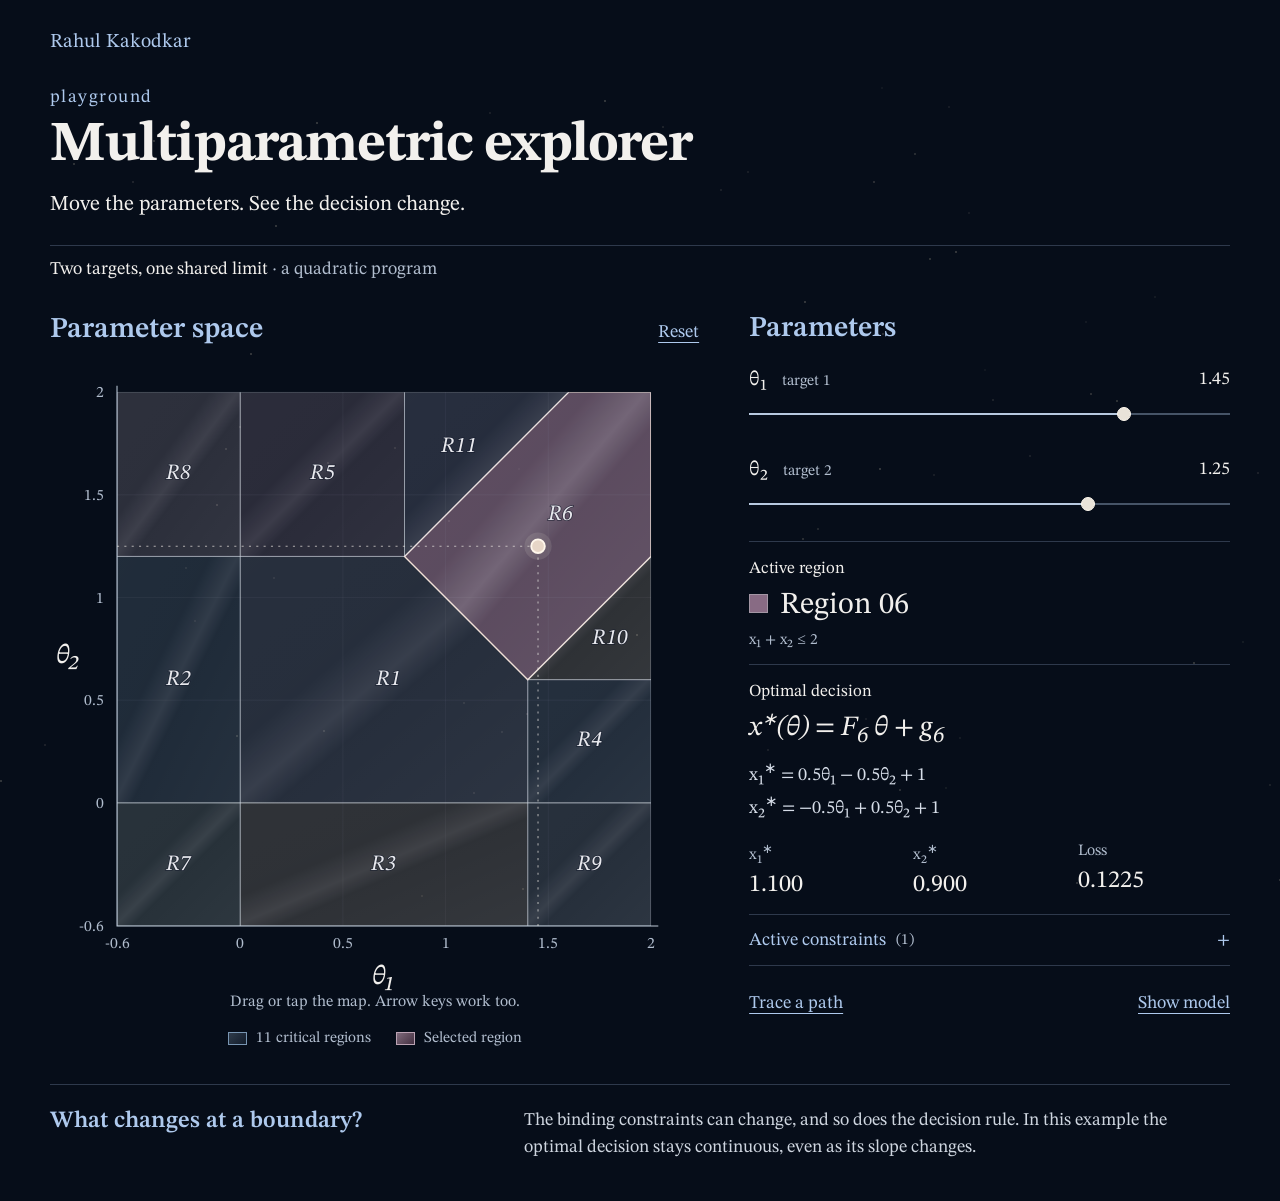
==== _app/index.html @ 8dcc2682 "Add multiparametric explorer with verified explicit solution" ====
<!doctype html>
<html lang="en">
<head>
  <meta charset="utf-8">
  <meta name="viewport" content="width=device-width, initial-scale=1">
  <meta name="robots" content="noindex, nofollow">
  <meta name="theme-color" content="#060d19">
  <meta name="description" content="Explore a real multiparametric quadratic program: move two parameters and see critical regions, optimal decisions, and active constraints.">
  <title>Multiparametric explorer · Rahul Kakodkar</title>
  <link rel="stylesheet" href="../assets/fonts/fonts.css">
  <link rel="stylesheet" href="explorer.css">
  <script type="module" src="explorer.mjs"></script>
</head>
<body>
  <div id="stars" aria-hidden="true"></div>
  <main>
    <a class="home" href="https://www.cacodcar.com/page" target="_top">Rahul Kakodkar</a>
    <header class="intro">
      <p class="eyebrow">playground</p>
      <h1>Multiparametric explorer</h1>
      <p class="subtitle">Move the parameters. See the decision change.</p>
      <p class="example">Two targets, one shared limit <span class="quiet">· a quadratic program</span></p>
    </header>
    <p id="load-status" role="status">Loading the explicit solution…</p>
    <noscript><p>This explorer needs JavaScript to evaluate the solution and move the point.</p></noscript>
    <div id="workspace" class="workspace" hidden>
      <section class="map-section" aria-labelledby="map-heading">
        <div class="section-heading"><h2 id="map-heading">Parameter space</h2><button id="reset" class="text-control" type="button">Reset</button></div>
        <svg id="map" viewBox="0 0 620 608" role="group" aria-label="Interactive parameter map. Use left and right arrows for theta 1; up and down for theta 2. Hold Shift for a larger step." tabindex="0" aria-describedby="map-help">
          <defs>
            <clipPath id="plot-clip"><rect x="64" y="24" width="510" height="510"/></clipPath>
            <linearGradient id="sheen" x1="0" y1="0" x2="1" y2="1">
              <stop offset="0" stop-color="white" stop-opacity=".03"/><stop offset=".38" stop-color="white" stop-opacity=".02"/>
              <stop offset=".49" stop-color="white" stop-opacity=".16"/><stop offset=".56" stop-color="white" stop-opacity=".02"/>
              <stop offset="1" stop-color="white" stop-opacity=".07"/>
            </linearGradient>
          </defs>
          <g id="regions" clip-path="url(#plot-clip)"></g>
          <g id="grid" aria-hidden="true"></g>
          <g id="labels" aria-hidden="true"></g>
          <g id="axes" aria-hidden="true"></g>
          <polyline id="trace-line" clip-path="url(#plot-clip)" fill="none" stroke="#e2d7c4" stroke-width="1.2" stroke-dasharray="5 7" opacity=".5" visibility="hidden"/>
          <g id="selection" aria-hidden="true">
            <path id="guides" fill="none" stroke="#e7e4df" stroke-width="1" stroke-dasharray="2 5" opacity=".7"/>
            <circle id="point-halo" r="13" fill="#f2ece0" fill-opacity=".12"/>
            <circle id="point" r="6.5" fill="#e7d6c7" stroke="#fff7ec" stroke-width="1.8"/>
          </g>
        </svg>
        <p id="map-help" class="map-help">Drag or tap the map. Arrow keys work too.</p>
        <div class="legend"><span><i class="swatch"></i><span id="region-count">Critical regions</span></span><span><i class="swatch selected"></i>Selected region</span></div>
      </section>
      <section class="inspector" aria-label="Parameters and optimal decision">
        <h2>Parameters</h2>
        <div class="parameter">
          <div class="parameter-label"><label for="theta-1">θ₁ <span class="quiet">target 1</span></label><input id="value-1" type="number" min="-0.6" max="2" step="0.01" aria-label="Theta 1 value" value="1.45"></div>
          <input id="theta-1" type="range" min="-0.6" max="2" step="0.01" value="1.45" aria-label="Theta 1">
        </div>
        <div class="parameter">
          <div class="parameter-label"><label for="theta-2">θ₂ <span class="quiet">target 2</span></label><input id="value-2" type="number" min="-0.6" max="2" step="0.01" aria-label="Theta 2 value" value="1.25"></div>
          <input id="theta-2" type="range" min="-0.6" max="2" step="0.01" value="1.25" aria-label="Theta 2">
        </div>
        <div class="region-info">
          <p class="label">Active region</p><p id="region-name" class="region-name" aria-live="polite" aria-atomic="true"></p>
          <p id="region-description" class="quiet"></p>
          <p id="boundary-note" class="boundary-note" hidden></p>
        </div>
        <div class="rule-info">
          <p class="label">Optimal decision</p>
          <p class="general-rule">x<sup>∗</sup>(θ) = F<sub id="region-subscript">r</sub> θ + g<sub id="region-subscript-2">r</sub></p>
          <div class="rule-lines"><p>x₁<sup>∗</sup> = <span id="rule-1"></span></p><p>x₂<sup>∗</sup> = <span id="rule-2"></span></p></div>
        </div>
        <div class="decisions" aria-label="Current solution">
          <div><span>x₁<sup>∗</sup></span><output id="decision-1"></output></div>
          <div><span>x₂<sup>∗</sup></span><output id="decision-2"></output></div>
          <div><span>Loss</span><output id="objective"></output></div>
        </div>
        <details id="constraints"><summary>Active constraints <span id="active-count"></span></summary><div id="constraint-list"></div><p class="small quiet">A binding constraint has zero slack. On a boundary, additional constraints may bind.</p></details>
        <div class="actions"><button id="trace" class="text-control" type="button" aria-pressed="false">Trace a path</button><button id="show-model" class="text-control" type="button" aria-expanded="false" aria-controls="model-details">Show model</button></div>
      </section>
    </div>
    <section class="explanation" id="explanation" hidden>
      <h2>What changes at a boundary?</h2>
      <p>The binding constraints can change, and so does the decision rule. In this example the optimal decision stays continuous, even as its slope changes.</p>
    </section>
    <section id="model-details" class="model-details" hidden aria-labelledby="model-heading">
      <h2 id="model-heading">Two targets, one shared limit</h2>
      <p>Choose two nonnegative allocations, x₁ and x₂, as close as possible to the requested targets θ₁ and θ₂. Each allocation has its own capacity, and their sum cannot exceed 2.</p>
      <div class="model-grid"><div class="math-block">
        <p>minimize <span class="math">½ (x₁ − θ₁)² + ½ (x₂ − θ₂)²</span></p>
        <p>subject to <span class="math">0 ≤ x₁ ≤ 1.4</span></p>
        <p><span class="math indent">0 ≤ x₂ ≤ 1.2</span></p>
        <p><span class="math indent">x₁ + x₂ ≤ 2</span></p>
        <p>parameters <span class="math">−0.6 ≤ θ₁, θ₂ ≤ 2</span></p>
      </div><div>
        <p>The negative targets make the lower-bound regions visible. Every displayed parameter pair has a feasible solution.</p>
        <p>Each colored region has one affine rule for the optimal allocation. The solution is evaluated directly from that rule as you move the point.</p>
        <p><a href="model.json" download="multiparametric-model.json">Download the solution</a></p>
      </div></div>
      <p class="small quiet">Computed with <a href="https://ppopt.readthedocs.io/" target="_blank" rel="noopener">PPOPT</a>. Region interiors, shared boundaries, and numerical solutions are checked against independent projection and direct quadratic optimization. <a href="tools/validation.json" target="_blank" rel="noopener">Validation record</a></p>
    </section>
  </main>
</body>
</html>
---- assets/fonts/fonts.css ----
@font-face {
  font-family: 'STIX Two Text';
  font-style: italic;
  font-weight: 400;
  font-display: swap;
  src: url(stix-two-text-0.ttf) format('truetype');
}
@font-face {
  font-family: 'STIX Two Text';
  font-style: normal;
  font-weight: 400;
  font-display: swap;
  src: url(stix-two-text-1.ttf) format('truetype');
}
@font-face {
  font-family: 'STIX Two Text';
  font-style: normal;
  font-weight: 600;
  font-display: swap;
  src: url(stix-two-text-2.ttf) format('truetype');
}
@font-face {
  font-family: 'STIX Two Text';
  font-style: normal;
  font-weight: 700;
  font-display: swap;
  src: url(stix-two-text-3.ttf) format('truetype');
}
---- _app/explorer.css ----
:root{color-scheme:dark;--bg:#060d19;--ink:#f2f0ed;--muted:#b1bdce;--link:#aec9ed;--line:rgba(174,201,237,.24);font-family:'STIX Two Text',Georgia,serif;font-size:18px;background:var(--bg);color:var(--ink)}
*{box-sizing:border-box}
body{margin:0;line-height:1.5;background:transparent}
[hidden]{display:none!important}
main{position:relative;max-width:1280px;margin:auto;padding:28px 50px 40px}
#stars{position:fixed;inset:0;pointer-events:none;z-index:0;overflow:hidden}
.star{position:absolute;width:2px;height:2px;border-radius:50%;background:#e7dbc1;opacity:.18}
.home{font-size:1.1rem;text-decoration:none}
.intro{margin-top:26px}
.eyebrow{color:var(--link);letter-spacing:.08em;margin:0 0 3px}
h1,h2,p{margin-top:0}
h1{font-size:clamp(2rem,4.4vw,3.15rem);font-weight:700;line-height:1.12;margin-bottom:12px;letter-spacing:-.025em}
h2{font-size:1.6rem;color:var(--link);font-weight:600;line-height:1.25;margin:0 0 20px}
.subtitle{font-size:1.18rem;margin-bottom:24px}
.example{border-top:1px solid var(--line);padding-top:10px;margin-bottom:28px;font-size:1rem}
.quiet{color:var(--muted)}
a,.text-control{color:var(--link);text-decoration:underline;text-decoration-thickness:1px;text-underline-offset:5px}
a:hover,.text-control:hover{color:#f5ecda}
button,input,summary{font:inherit}
.text-control{appearance:none;background:none;border:0;padding:8px 0;cursor:pointer;min-height:44px;text-align:left;line-height:1.3}
:focus-visible{outline:2px solid #d7e5f5;outline-offset:5px;border-radius:2px}
.workspace{display:grid;grid-template-columns:minmax(0,1.35fr) minmax(300px,1fr);gap:50px;align-items:start}
.section-heading{display:flex;align-items:baseline;justify-content:space-between;margin-bottom:0;gap:20px}
.section-heading h2{margin-bottom:0}
#map{display:block;width:100%;height:auto;overflow:visible;touch-action:none;cursor:crosshair;margin-top:12px;user-select:none}
.region-fill{fill-opacity:.2;stroke:rgba(229,235,245,.42);stroke-width:.9;vector-effect:non-scaling-stroke;transition:fill-opacity 160ms ease,stroke 160ms ease}
.region-fill.active{fill-opacity:.48;stroke:#f1dfd6;stroke-width:1.4}
.region-sheen{fill:url(#sheen);pointer-events:none;opacity:.55;transition:opacity 160ms ease}
.region-sheen.active{opacity:1}
.region-label{font-size:21px;font-style:italic;fill:#e7e8ed;paint-order:stroke;stroke:#101828;stroke-width:1.4px;stroke-opacity:.6;pointer-events:none}
.tick{font-size:15px;fill:var(--muted)}
.axis-label{font-size:26px;font-style:italic;fill:#f2f0ed}
.map-help{font-size:.88rem;color:var(--muted);margin:-12px 0 12px;text-align:center}
.legend{display:flex;justify-content:center;gap:25px;font-size:.85rem;color:var(--muted);flex-wrap:wrap}
.legend>span{display:flex;align-items:center;gap:9px}
.swatch{display:inline-block;width:19px;height:13px;border:1px solid #7895b2;background:linear-gradient(135deg,#8199b155,#485e7730)}
.swatch.selected{border-color:#baa2b3;background:linear-gradient(135deg,#d0a9be99,#7b506588)}
.inspector{padding-top:0}
.inspector h2{margin-bottom:14px}
.parameter{margin:0 0 15px}
.parameter-label{display:flex;justify-content:space-between;align-items:center}
.parameter-label label{font-size:1.15rem}
.parameter-label .quiet{font-size:.85rem;margin-left:10px}
input[type=number]{background:none;border:0;border-bottom:1px solid transparent;color:var(--ink);text-align:right;width:90px;padding:5px 0;appearance:textfield;font-variant-numeric:tabular-nums}
input[type=number]:hover,input[type=number]:focus{border-bottom-color:var(--line)}
input::-webkit-inner-spin-button,input::-webkit-outer-spin-button{appearance:none;margin:0}
input[type=range]{appearance:none;width:100%;height:26px;background:transparent;margin:2px 0 0;cursor:pointer}
input[type=range]::-webkit-slider-runnable-track{height:2px;background:linear-gradient(to right,#b7c9df var(--fill,50%),#465467 var(--fill,50%))}
input[type=range]::-moz-range-track{height:2px;background:#71849e}
input[type=range]::-webkit-slider-thumb{appearance:none;width:14px;height:14px;border-radius:50%;background:#e9e3d9;border:1px solid #fff9ef;margin-top:-6px}
input[type=range]::-moz-range-thumb{width:13px;height:13px;border-radius:50%;background:#e9e3d9;border:1px solid #fff9ef}
.region-info,.rule-info{border-top:1px solid var(--line);padding-top:14px;margin-top:12px}
.label{font-size:.94rem;margin:0 0 5px}
.region-name{font-size:1.7rem;line-height:1.3;margin-bottom:3px}
.region-name::before{content:'';display:inline-block;width:17px;height:17px;margin-right:12px;vertical-align:baseline;border:1px solid rgba(255,255,255,.5);background:var(--region-color,#9b7692);opacity:.75}
#region-description,.boundary-note{font-size:.86rem;margin-bottom:8px}
.boundary-note{color:#ddc7b3}
.general-rule{font-size:1.55rem;font-style:italic;line-height:1.3;margin-bottom:8px}
.general-rule sup{font-size:.65em}
.rule-lines{font-size:1.02rem;line-height:1.35;color:#d6dde8}
.rule-lines p{margin-bottom:4px}
.decisions{display:grid;grid-template-columns:1fr 1fr 1fr;gap:12px;margin:19px 0 15px}
.decisions div{display:flex;flex-direction:column;gap:2px}
.decisions span{color:var(--muted);font-size:.88rem}
.decisions output{font-size:1.35rem;font-variant-numeric:tabular-nums;line-height:1.2}
details{border-top:1px solid var(--line);border-bottom:1px solid var(--line);padding:9px 0}
summary{cursor:pointer;min-height:32px;list-style:none;color:var(--link);display:flex;justify-content:space-between;align-items:center}
summary::-webkit-details-marker{display:none}
summary::after{content:'+';margin-left:auto;padding-left:12px}
details[open] summary::after{content:'−'}
#active-count{color:var(--muted);font-size:.85rem;margin-left:10px}
.constraint-row{display:flex;justify-content:space-between;gap:12px;padding:5px 0;font-size:.91rem;color:var(--muted)}
.constraint-row.binding{color:var(--ink)}
.constraint-row span:last-child{font-size:.85rem}
.small{font-size:.83rem}
.actions{display:flex;justify-content:space-between;gap:24px;margin-top:15px}
.explanation{display:grid;grid-template-columns:.8fr 1.3fr;gap:40px;border-top:1px solid var(--line);margin-top:34px;padding-top:22px}
.explanation h2{font-size:1.3rem;margin:0}
.explanation p{font-size:1rem;margin-bottom:0;color:#ced5df}
.model-details{margin-top:32px;padding-top:24px;border-top:1px solid var(--line);scroll-margin-top:20px}
.model-details h2{margin-bottom:12px}
.model-grid{display:grid;grid-template-columns:1.1fr 1fr;gap:35px}
.math-block{padding:15px 0;line-height:1.7}
.math-block p{margin-bottom:4px}
.math{font-size:1.08rem;margin-left:10px;font-style:italic}
.indent{margin-left:99px}
html.embed main{padding-top:22px}
html.embed .home{display:none}
html.embed .intro{margin-top:0}
html.transparent,html.transparent body{background:transparent}
html.transparent #stars{display:none}
@media(max-width:900px){main{padding:24px 28px 36px}.workspace{gap:26px;grid-template-columns:minmax(0,1.15fr) minmax(275px,1fr)}.example{margin-bottom:22px}h2{font-size:1.4rem}.region-label{font-size:22px}}
@media(max-width:680px){:root{font-size:17px}main{padding:20px 21px 30px}.intro{margin-top:24px}h1{font-size:2.15rem}.subtitle{font-size:1.05rem}.example .quiet{display:block}.workspace{grid-template-columns:1fr;gap:30px}.map-section{max-width:560px;width:100%;margin:auto}#map{margin-top:6px}.inspector{border-top:1px solid var(--line);padding-top:23px}.parameter{margin-bottom:20px}.explanation,.model-grid{grid-template-columns:1fr;gap:12px}.actions{justify-content:flex-start;gap:34px}.decisions{margin:22px 0}.legend{gap:20px}.region-label{font-size:23px}}
@media(prefers-reduced-motion:reduce){*{transition:none!important;scroll-behavior:auto!important}}
@media(max-width:680px){.tick{font-size:24px}.region-label{font-size:27px}.axis-label{font-size:29px}}
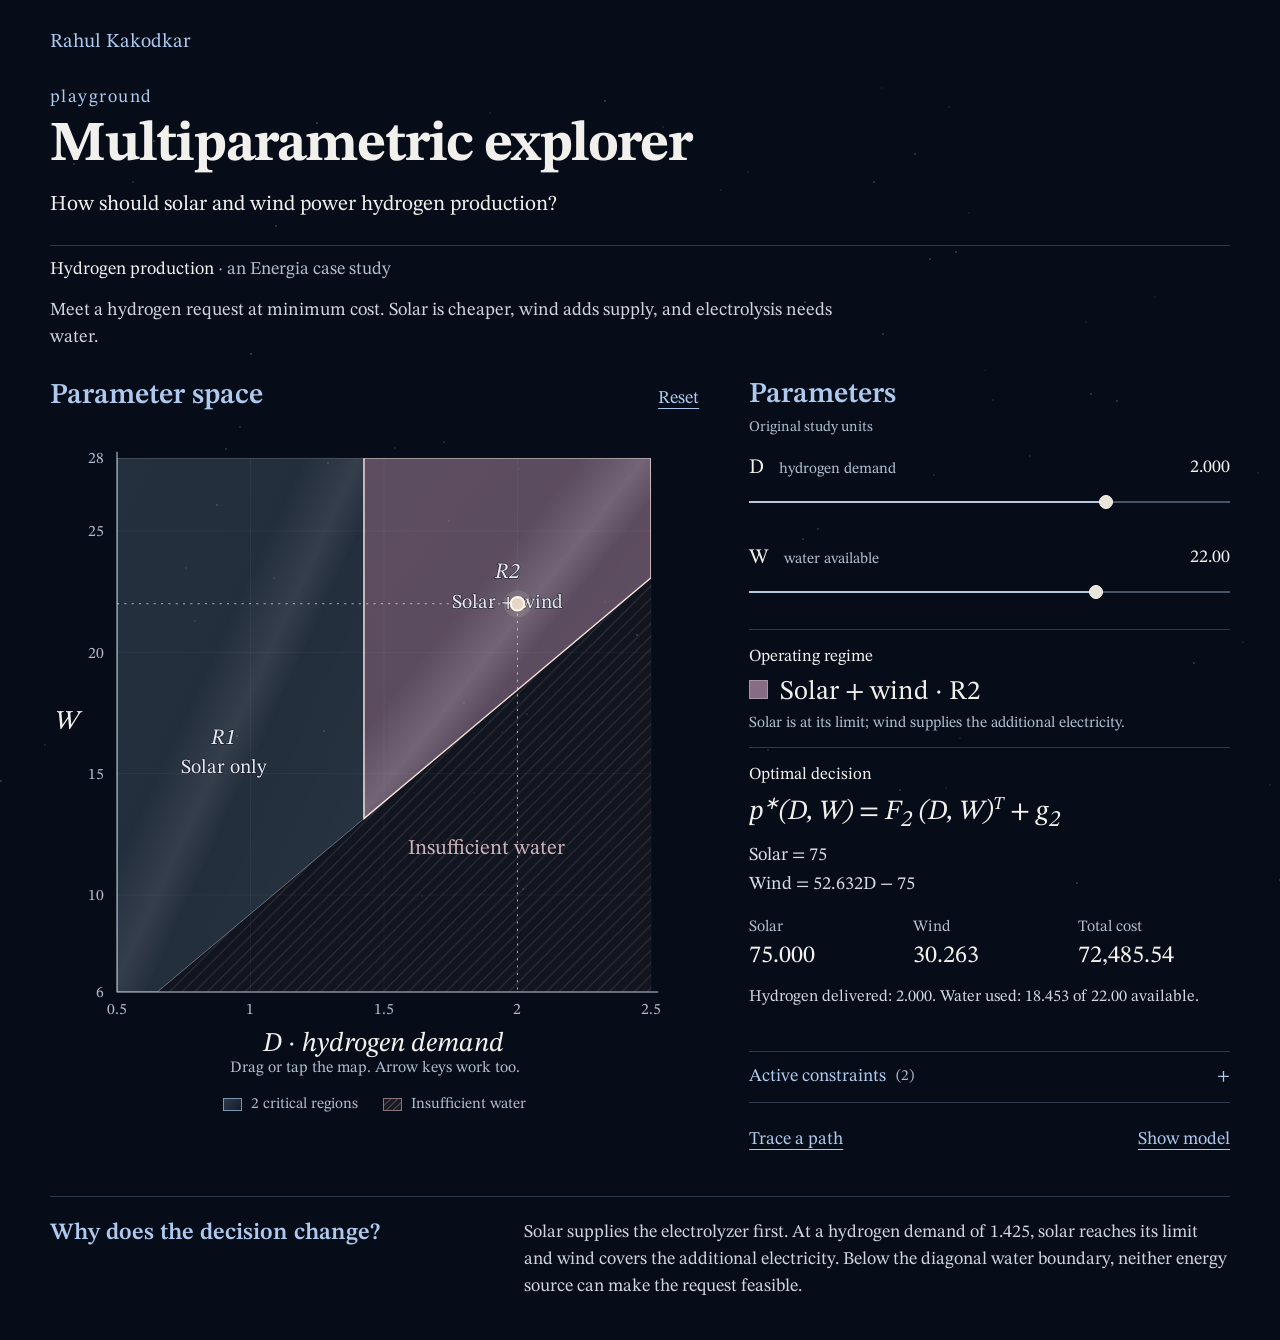
==== commit 17b94b87: "Use Energia hydrogen case study in the multiparametric explorer Replace the abstract QP with the exi" ====
--- a/_app/index.html
+++ b/_app/index.html
@@ -5,7 +5,7 @@
   <meta name="viewport" content="width=device-width, initial-scale=1">
   <meta name="robots" content="noindex, nofollow">
   <meta name="theme-color" content="#060d19">
-  <meta name="description" content="Explore a real multiparametric quadratic program: move two parameters and see critical regions, optimal decisions, and active constraints.">
+  <meta name="description" content="Explore Energia’s hydrogen-production case study: vary demand and water availability to see optimal solar and wind dispatch and infeasible requests.">
   <title>Multiparametric explorer · Rahul Kakodkar</title>
   <link rel="stylesheet" href="../assets/fonts/fonts.css">
   <link rel="stylesheet" href="explorer.css">
@@ -18,15 +18,16 @@
     <header class="intro">
       <p class="eyebrow">playground</p>
       <h1>Multiparametric explorer</h1>
-      <p class="subtitle">Move the parameters. See the decision change.</p>
-      <p class="example">Two targets, one shared limit <span class="quiet">· a quadratic program</span></p>
+      <p class="subtitle">How should solar and wind power hydrogen production?</p>
+      <p class="example">Hydrogen production <span class="quiet">· an Energia case study</span></p>
+      <p class="case-intro">Meet a hydrogen request at minimum cost. Solar is cheaper, wind adds supply, and electrolysis needs water.</p>
     </header>
     <p id="load-status" role="status">Loading the explicit solution…</p>
     <noscript><p>This explorer needs JavaScript to evaluate the solution and move the point.</p></noscript>
     <div id="workspace" class="workspace" hidden>
       <section class="map-section" aria-labelledby="map-heading">
         <div class="section-heading"><h2 id="map-heading">Parameter space</h2><button id="reset" class="text-control" type="button">Reset</button></div>
-        <svg id="map" viewBox="0 0 620 608" role="group" aria-label="Interactive parameter map. Use left and right arrows for theta 1; up and down for theta 2. Hold Shift for a larger step." tabindex="0" aria-describedby="map-help">
+        <svg id="map" viewBox="0 0 620 608" role="group" aria-label="Interactive parameter map. Use left and right arrows for hydrogen demand; up and down for water availability. Hold Shift for a larger step." tabindex="0" aria-describedby="map-help">
           <defs>
             <clipPath id="plot-clip"><rect x="64" y="24" width="510" height="510"/></clipPath>
             <linearGradient id="sheen" x1="0" y1="0" x2="1" y2="1">
@@ -34,7 +35,9 @@
               <stop offset=".49" stop-color="white" stop-opacity=".16"/><stop offset=".56" stop-color="white" stop-opacity=".02"/>
               <stop offset="1" stop-color="white" stop-opacity=".07"/>
             </linearGradient>
+            <pattern id="infeasible-hatch" patternUnits="userSpaceOnUse" width="12" height="12"><path d="M-3,3 L3,-3 M0,12 L12,0 M9,15 L15,9" stroke="#bd9c9e" stroke-opacity=".20" stroke-width="1"/></pattern>
           </defs>
+          <g id="infeasible-regions" clip-path="url(#plot-clip)"></g>
           <g id="regions" clip-path="url(#plot-clip)"></g>
           <g id="grid" aria-hidden="true"></g>
           <g id="labels" aria-hidden="true"></g>
@@ -47,56 +50,57 @@
           </g>
         </svg>
         <p id="map-help" class="map-help">Drag or tap the map. Arrow keys work too.</p>
-        <div class="legend"><span><i class="swatch"></i><span id="region-count">Critical regions</span></span><span><i class="swatch selected"></i>Selected region</span></div>
+        <div class="legend"><span><i class="swatch"></i><span id="region-count">Critical regions</span></span><span><i class="swatch unavailable"></i>Insufficient water</span></div>
       </section>
       <section class="inspector" aria-label="Parameters and optimal decision">
-        <h2>Parameters</h2>
+        <h2>Parameters</h2><p class="units-note quiet">Original study units</p>
         <div class="parameter">
-          <div class="parameter-label"><label for="theta-1">θ₁ <span class="quiet">target 1</span></label><input id="value-1" type="number" min="-0.6" max="2" step="0.01" aria-label="Theta 1 value" value="1.45"></div>
-          <input id="theta-1" type="range" min="-0.6" max="2" step="0.01" value="1.45" aria-label="Theta 1">
+          <div class="parameter-label"><label for="theta-1">D <span class="quiet">hydrogen demand</span></label><input id="value-1" type="number" min="0.5" max="2.5" step="0.001" aria-label="Hydrogen demand value" value="2"></div>
+          <input id="theta-1" type="range" min="0.5" max="2.5" step="0.001" value="2" aria-label="Hydrogen demand">
         </div>
         <div class="parameter">
-          <div class="parameter-label"><label for="theta-2">θ₂ <span class="quiet">target 2</span></label><input id="value-2" type="number" min="-0.6" max="2" step="0.01" aria-label="Theta 2 value" value="1.25"></div>
-          <input id="theta-2" type="range" min="-0.6" max="2" step="0.01" value="1.25" aria-label="Theta 2">
+          <div class="parameter-label"><label for="theta-2">W <span class="quiet">water available</span></label><input id="value-2" type="number" min="6" max="28" step="0.01" aria-label="Water availability value" value="22"></div>
+          <input id="theta-2" type="range" min="6" max="28" step="0.01" value="22" aria-label="Water availability">
         </div>
         <div class="region-info">
-          <p class="label">Active region</p><p id="region-name" class="region-name" aria-live="polite" aria-atomic="true"></p>
+          <p class="label">Operating regime</p><p id="region-name" class="region-name" aria-live="polite" aria-atomic="true"></p>
           <p id="region-description" class="quiet"></p>
           <p id="boundary-note" class="boundary-note" hidden></p>
         </div>
-        <div class="rule-info">
+        <div class="rule-info" id="rule-info">
           <p class="label">Optimal decision</p>
-          <p class="general-rule">x<sup>∗</sup>(θ) = F<sub id="region-subscript">r</sub> θ + g<sub id="region-subscript-2">r</sub></p>
-          <div class="rule-lines"><p>x₁<sup>∗</sup> = <span id="rule-1"></span></p><p>x₂<sup>∗</sup> = <span id="rule-2"></span></p></div>
+          <p class="general-rule">p<sup>∗</sup>(D, W) = F<sub id="region-subscript">r</sub> (D, W)<sup>T</sup> + g<sub id="region-subscript-2">r</sub></p>
+          <div class="rule-lines"><p>Solar = <span id="rule-1"></span></p><p>Wind = <span id="rule-2"></span></p></div>
         </div>
         <div class="decisions" aria-label="Current solution">
-          <div><span>x₁<sup>∗</sup></span><output id="decision-1"></output></div>
-          <div><span>x₂<sup>∗</sup></span><output id="decision-2"></output></div>
-          <div><span>Loss</span><output id="objective"></output></div>
+          <div><span>Solar</span><output id="decision-1"></output></div>
+          <div><span>Wind</span><output id="decision-2"></output></div>
+          <div><span>Total cost</span><output id="objective"></output></div>
         </div>
+        <p id="balance-summary" class="balance-summary"></p>
         <details id="constraints"><summary>Active constraints <span id="active-count"></span></summary><div id="constraint-list"></div><p class="small quiet">A binding constraint has zero slack. On a boundary, additional constraints may bind.</p></details>
         <div class="actions"><button id="trace" class="text-control" type="button" aria-pressed="false">Trace a path</button><button id="show-model" class="text-control" type="button" aria-expanded="false" aria-controls="model-details">Show model</button></div>
       </section>
     </div>
     <section class="explanation" id="explanation" hidden>
-      <h2>What changes at a boundary?</h2>
-      <p>The binding constraints can change, and so does the decision rule. In this example the optimal decision stays continuous, even as its slope changes.</p>
+      <h2>Why does the decision change?</h2>
+      <p>Solar supplies the electrolyzer first. At a hydrogen demand of 1.425, solar reaches its limit and wind covers the additional electricity. Below the diagonal water boundary, neither energy source can make the request feasible.</p>
     </section>
     <section id="model-details" class="model-details" hidden aria-labelledby="model-heading">
-      <h2 id="model-heading">Two targets, one shared limit</h2>
-      <p>Choose two nonnegative allocations, x₁ and x₂, as close as possible to the requested targets θ₁ and θ₂. Each allocation has its own capacity, and their sum cannot exceed 2.</p>
+      <h2 id="model-heading">From Energia’s hydrogen-production model</h2>
+      <p>This is the existing single-period <a id="source-link" href="https://github.com/TAMUparametric/energiapy/blob/ea42c1a5df65451df664827ca6a67d9793329bcb/docs/examples/case_studies/parametric_hydrogen.ipynb" target="_blank" rel="noopener">parametric hydrogen case study</a>, with its demand range, water range, conversion coefficients, and illustrative costs preserved. Quantities and costs use the notebook’s original study units.</p>
       <div class="model-grid"><div class="math-block">
-        <p>minimize <span class="math">½ (x₁ − θ₁)² + ½ (x₂ − θ₂)²</span></p>
-        <p>subject to <span class="math">0 ≤ x₁ ≤ 1.4</span></p>
-        <p><span class="math indent">0 ≤ x₂ ≤ 1.2</span></p>
-        <p><span class="math indent">x₁ + x₂ ≤ 2</span></p>
-        <p>parameters <span class="math">−0.6 ≤ θ₁, θ₂ ≤ 2</span></p>
+        <p>minimize <span class="math">567 S + 990 V + 0.001 U</span></p>
+        <p>subject to <span class="math">H = 0.019 (S + V) ≥ D</span></p>
+        <p><span class="math indent">U = 0.1753 (S + V) ≤ W</span></p>
+        <p><span class="math indent">0 ≤ S ≤ 75, 0 ≤ V ≤ 85</span></p>
+        <p>parameters <span class="math">0.5 ≤ D ≤ 2.5, 6 ≤ W ≤ 28</span></p>
       </div><div>
-        <p>The negative targets make the lower-bound regions visible. Every displayed parameter pair has a feasible solution.</p>
-        <p>Each colored region has one affine rule for the optimal allocation. The solution is evaluated directly from that rule as you move the point.</p>
-        <p><a href="model.json" download="multiparametric-model.json">Download the solution</a></p>
+        <p>S and V are solar and wind electricity, H is delivered hydrogen, and U is water consumed. The electricity balance eliminates the electrolyzer’s power input. Solar and wind output limits follow from the original input limits of 100 and conversion efficiencies of 0.75 and 0.85.</p>
+        <p>Water required is U = (0.1753 / 0.019) D. More water than this gives spare capacity; less makes the request infeasible. This is a single-period operating model with fixed renewable supply limits.</p>
       </div></div>
-      <p class="small quiet">Computed with <a href="https://ppopt.readthedocs.io/" target="_blank" rel="noopener">PPOPT</a>. Region interiors, shared boundaries, and numerical solutions are checked against independent projection and direct quadratic optimization. <a href="tools/validation.json" target="_blank" rel="noopener">Validation record</a></p>
+      <p>The case study uses illustrative coefficients. Its two feasible critical regions describe solar-only operation and combined solar–wind operation.</p>
+      <p class="small quiet">Computed with Energia, Gana, and PPOPT; checked against independent direct linear optimization. Values and rules are rounded for display. <a href="model.json" download="hydrogen-explicit-solution.json">Download the solution</a> · <a href="tools/validation.json" target="_blank" rel="noopener">Validation record</a></p>
     </section>
   </main>
 </body>
--- a/_app/explorer.css
+++ b/_app/explorer.css
@@ -93,3 +93,12 @@
 @media(max-width:680px){:root{font-size:17px}main{padding:20px 21px 30px}.intro{margin-top:24px}h1{font-size:2.15rem}.subtitle{font-size:1.05rem}.example .quiet{display:block}.workspace{grid-template-columns:1fr;gap:30px}.map-section{max-width:560px;width:100%;margin:auto}#map{margin-top:6px}.inspector{border-top:1px solid var(--line);padding-top:23px}.parameter{margin-bottom:20px}.explanation,.model-grid{grid-template-columns:1fr;gap:12px}.actions{justify-content:flex-start;gap:34px}.decisions{margin:22px 0}.legend{gap:20px}.region-label{font-size:23px}}
 @media(prefers-reduced-motion:reduce){*{transition:none!important;scroll-behavior:auto!important}}
 @media(max-width:680px){.tick{font-size:24px}.region-label{font-size:27px}.axis-label{font-size:29px}}
+.case-intro{color:#ced5df;max-width:820px;margin-top:-14px;margin-bottom:25px;font-size:1.02rem}
+.units-note{font-size:.82rem;margin-top:-10px;margin-bottom:10px}
+.balance-summary{font-size:.91rem;color:#ced5df;min-height:3em;margin-bottom:16px}
+.swatch.unavailable{background:repeating-linear-gradient(135deg,#a67e8320 0 4px,#bd9c9e55 4px 5px);border-color:#8e7379}
+.grid-line{fill:none;stroke:#e1e7f0;stroke-opacity:.06;stroke-width:.8;pointer-events:none}
+.regime-label{font-size:19px;font-style:normal}
+.unavailable-label{font-size:20px;fill:#cbb4b8;pointer-events:none}
+.region-name{font-size:1.5rem}
+@media(max-width:680px){.regime-label{font-size:26px}.map-help{margin:3px 0 12px}.unavailable-label{font-size:24px}.axis-label{font-size:25px}.case-intro{font-size:.95rem}.decisions{gap:8px}.decisions output{font-size:1.15rem}.general-rule{font-size:1.35rem}.indent{margin-left:25px}}
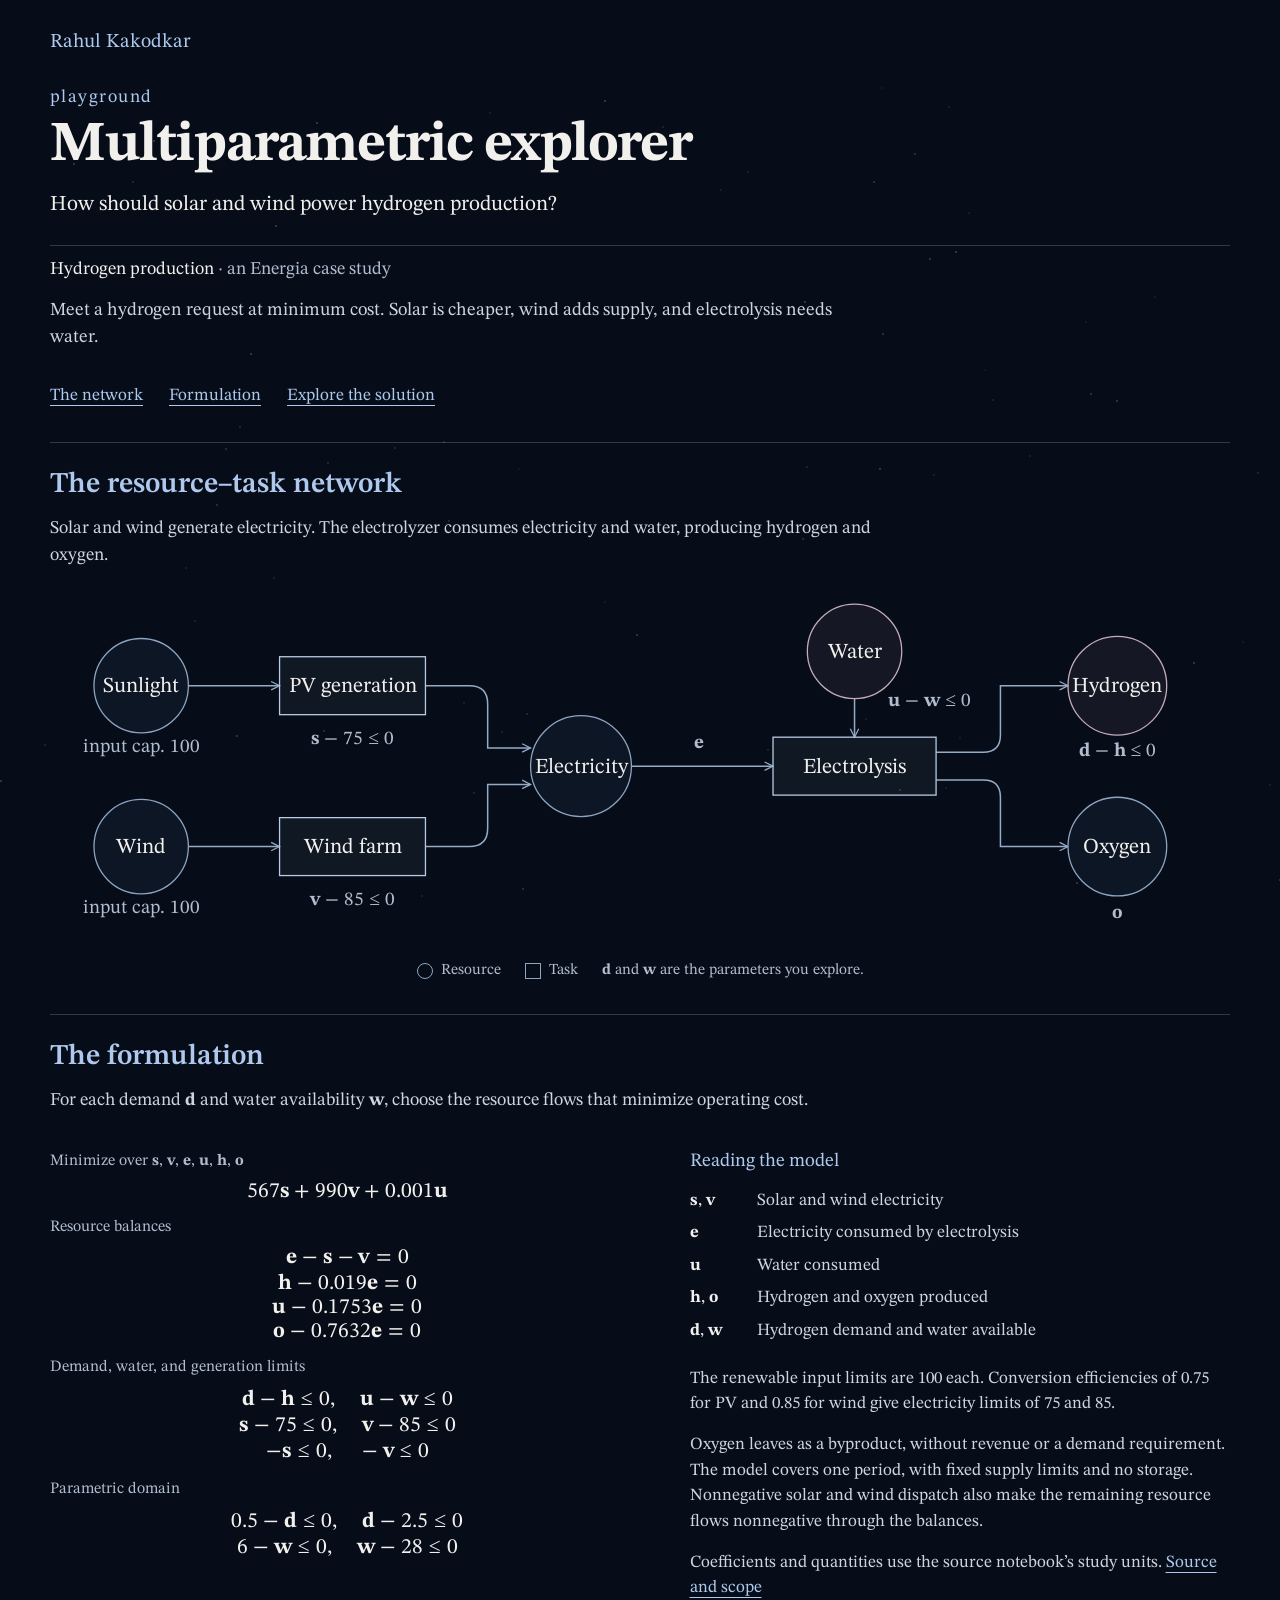
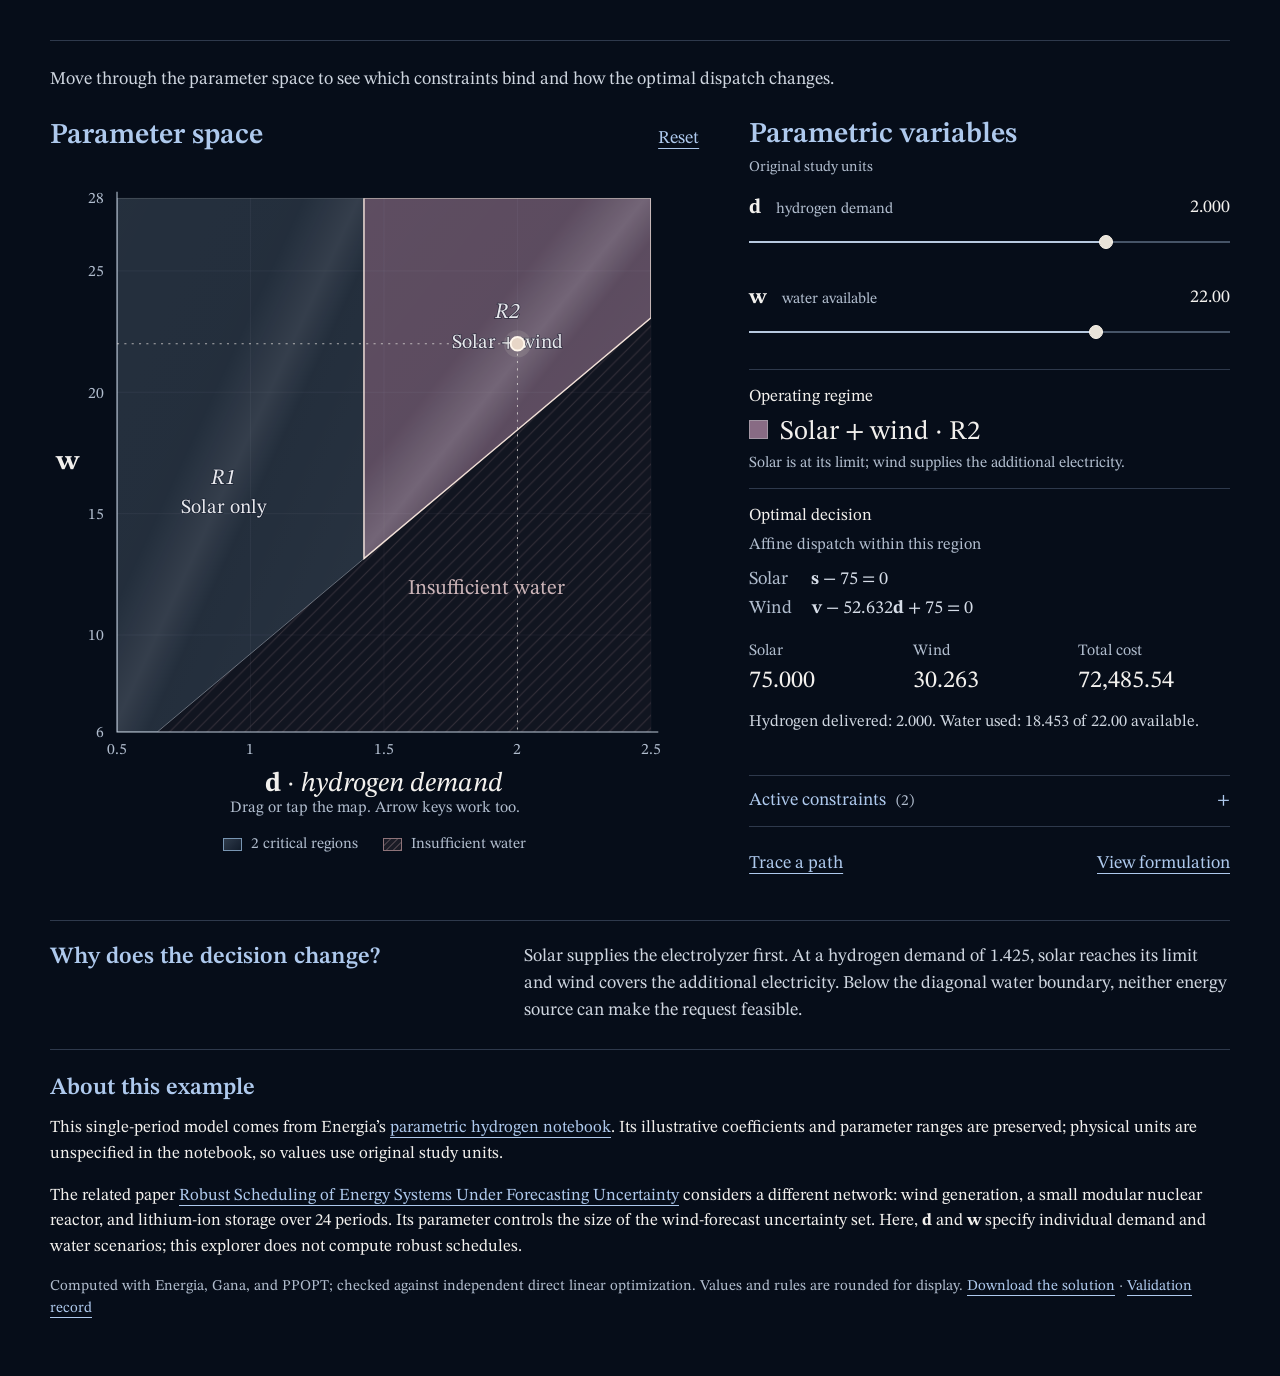
==== commit 729347ab: "Introduce the hydrogen RTN and visible canonical formulation Show the resource-task network and comp" ====
--- a/_app/index.html
+++ b/_app/index.html
@@ -21,7 +21,71 @@
       <p class="subtitle">How should solar and wind power hydrogen production?</p>
       <p class="example">Hydrogen production <span class="quiet">· an Energia case study</span></p>
       <p class="case-intro">Meet a hydrogen request at minimum cost. Solar is cheaper, wind adds supply, and electrolysis needs water.</p>
+      <nav class="page-links" aria-label="Explorer sections"><a href="#problem">The network</a><a href="#model-details">Formulation</a><a href="#workspace">Explore the solution</a></nav>
     </header>
+    <section id="problem" class="problem" aria-labelledby="problem-heading">
+      <h2 id="problem-heading">The resource–task network</h2>
+      <p class="section-intro">Solar and wind generate electricity. The electrolyzer consumes electricity and water, producing hydrogen and oxygen.</p>
+      <figure class="rtn-figure">
+        <svg class="rtn rtn-wide" viewBox="0 0 1100 330" role="img" aria-labelledby="rtn-title rtn-desc">
+          <title id="rtn-title">Hydrogen-production resource–task network</title>
+          <desc id="rtn-desc">Sunlight feeds photovoltaic generation; wind feeds wind generation. Both supply electricity to electrolysis. Water is a second input to electrolysis, which produces hydrogen and oxygen. Each renewable input is limited to 100. Water use u cannot exceed w, and hydrogen output h must meet demand d. Circles represent resources; rectangles represent tasks.</desc>
+          <defs><marker id="rtn-arrow" viewBox="0 0 10 10" refX="9" refY="5" markerWidth="7" markerHeight="7" orient="auto-start-reverse"><path d="M1 1 L9 5 L1 9"/></marker></defs>
+          <g class="rtn-edges" marker-end="url(#rtn-arrow)">
+            <path d="M129 92 H214"/><path d="M129 242 H214"/>
+            <path d="M350 92 H391 Q408 92 408 109 V150 H448"/><path d="M350 242 H391 Q408 242 408 225 V184 H448"/>
+            <path d="M542 167 H674"/><path d="M750 104 V140"/>
+            <path d="M826 154 H870 Q886 154 886 138 V92 H949"/>
+            <path d="M826 180 H870 Q886 180 886 196 V242 H949"/>
+          </g>
+          <g class="rtn-resources"><circle cx="85" cy="92" r="44"/><circle cx="85" cy="242" r="44"/><circle cx="495" cy="167" r="47"/><circle class="rtn-parameter" cx="750" cy="60" r="44"/><circle class="rtn-parameter" cx="995" cy="92" r="46"/><circle cx="995" cy="242" r="46"/></g>
+          <g class="rtn-tasks"><rect x="214" y="65" width="136" height="54"/><rect x="214" y="215" width="136" height="54"/><rect x="674" y="140" width="152" height="54"/></g>
+          <g class="rtn-text"><text x="85" y="98">Sunlight</text><text x="85" y="248">Wind</text><text x="495" y="173">Electricity</text><text x="750" y="66">Water</text><text x="995" y="98">Hydrogen</text><text x="995" y="248">Oxygen</text><text x="282" y="98">PV generation</text><text x="282" y="248">Wind farm</text><text x="750" y="173">Electrolysis</text></g>
+          <g class="rtn-notes"><text x="85" y="154">input cap. 100</text><text x="85" y="304">input cap. 100</text><text x="282" y="146"><tspan class="math-variable">s</tspan> − 75 ≤ 0</text><text x="282" y="296"><tspan class="math-variable">v</tspan> − 85 ≤ 0</text><text x="605" y="150"><tspan class="math-variable">e</tspan></text><text x="820" y="111"><tspan class="math-variable">u</tspan> − <tspan class="math-variable">w</tspan> ≤ 0</text><text x="995" y="158"><tspan class="math-variable">d</tspan> − <tspan class="math-variable">h</tspan> ≤ 0</text><text x="995" y="309"><tspan class="math-variable">o</tspan></text></g>
+        </svg>
+        <svg class="rtn rtn-narrow" viewBox="0 0 360 630" role="img" aria-labelledby="rtn-mobile-title rtn-mobile-desc">
+          <title id="rtn-mobile-title">Hydrogen-production resource–task network</title>
+          <desc id="rtn-mobile-desc">Sunlight and wind feed PV generation and a wind farm. Both produce electricity. Electricity and water enter electrolysis, which produces hydrogen and oxygen. Water use u is limited by w and hydrogen h must meet d. Circles represent resources; rectangles represent tasks.</desc>
+          <defs><marker id="rtn-mobile-arrow" viewBox="0 0 10 10" refX="9" refY="5" markerWidth="7" markerHeight="7" orient="auto-start-reverse"><path d="M1 1 L9 5 L1 9"/></marker></defs>
+          <g class="rtn-edges" marker-end="url(#rtn-mobile-arrow)"><path d="M80 87 V153"/><path d="M280 87 V153"/><path d="M80 203 V238 Q80 251 93 251 H117 V267"/><path d="M280 203 V238 Q280 251 267 251 H147 V267"/><path d="M132 355 V415"/><path d="M292 349 V376 Q292 389 279 389 H193 V415"/><path d="M123 469 V500 H80 V531"/><path d="M202 469 V500 H280 V531"/></g>
+          <g class="rtn-resources"><circle cx="80" cy="48" r="39"/><circle cx="280" cy="48" r="39"/><circle cx="132" cy="311" r="44"/><circle class="rtn-parameter" cx="292" cy="311" r="38"/><circle class="rtn-parameter" cx="80" cy="576" r="45"/><circle cx="280" cy="576" r="45"/></g>
+          <g class="rtn-tasks"><rect x="14" y="153" width="132" height="50"/><rect x="214" y="153" width="132" height="50"/><rect x="86" y="415" width="158" height="54"/></g>
+          <g class="rtn-text"><text x="80" y="54">Sunlight</text><text x="280" y="54">Wind</text><text x="80" y="184">PV generation</text><text x="280" y="184">Wind farm</text><text x="132" y="317">Electricity</text><text x="292" y="317">Water</text><text x="165" y="448">Electrolysis</text><text x="80" y="582">Hydrogen</text><text x="280" y="582">Oxygen</text></g>
+          <g class="rtn-notes"><text x="80" y="112">input cap. 100</text><text x="280" y="112">input cap. 100</text><text x="127" y="225"><tspan class="math-variable">s</tspan> − 75 ≤ 0</text><text x="233" y="225"><tspan class="math-variable">v</tspan> − 85 ≤ 0</text><text x="68" y="385"><tspan class="math-variable">e</tspan></text><text x="239" y="369"><tspan class="math-variable">u</tspan> − <tspan class="math-variable">w</tspan> ≤ 0</text><text x="38" y="516"><tspan class="math-variable">d</tspan> − <tspan class="math-variable">h</tspan> ≤ 0</text><text x="310" y="516"><tspan class="math-variable">o</tspan></text></g>
+        </svg>
+        <figcaption><span class="rtn-key"><i class="resource-key"></i>Resource</span><span class="rtn-key"><i class="task-key"></i>Task</span><span class="quiet"><b class="math-variable">d</b> and <b class="math-variable">w</b> are the parameters you explore.</span></figcaption>
+      </figure>
+    </section>
+    <section id="model-details" class="model-details" aria-labelledby="model-heading">
+      <h2 id="model-heading">The formulation</h2>
+      <p class="section-intro">For each demand <b class="math-variable">d</b> and water availability <b class="math-variable">w</b>, choose the resource flows that minimize operating cost.</p>
+      <div class="model-grid">
+        <div class="math-block">
+          <p class="equation-label">Minimize over <b class="math-variable">s</b>, <b class="math-variable">v</b>, <b class="math-variable">e</b>, <b class="math-variable">u</b>, <b class="math-variable">h</b>, <b class="math-variable">o</b></p>
+          <math display="block"><mrow><mn>567</mn><mi mathvariant="normal" class="math-variable">s</mi><mo>+</mo><mn>990</mn><mi mathvariant="normal" class="math-variable">v</mi><mo>+</mo><mn>0.001</mn><mi mathvariant="normal" class="math-variable">u</mi></mrow></math>
+          <p class="equation-label">Resource balances</p>
+          <math display="block"><mrow><mi mathvariant="normal" class="math-variable">e</mi><mo>−</mo><mi mathvariant="normal" class="math-variable">s</mi><mo>−</mo><mi mathvariant="normal" class="math-variable">v</mi><mo>=</mo><mn>0</mn></mrow></math>
+          <math display="block"><mrow><mi mathvariant="normal" class="math-variable">h</mi><mo>−</mo><mn>0.019</mn><mi mathvariant="normal" class="math-variable">e</mi><mo>=</mo><mn>0</mn></mrow></math>
+          <math display="block"><mrow><mi mathvariant="normal" class="math-variable">u</mi><mo>−</mo><mn>0.1753</mn><mi mathvariant="normal" class="math-variable">e</mi><mo>=</mo><mn>0</mn></mrow></math>
+          <math display="block"><mrow><mi mathvariant="normal" class="math-variable">o</mi><mo>−</mo><mn>0.7632</mn><mi mathvariant="normal" class="math-variable">e</mi><mo>=</mo><mn>0</mn></mrow></math>
+          <p class="equation-label">Demand, water, and generation limits</p>
+          <math display="block"><mrow><mi mathvariant="normal" class="math-variable">d</mi><mo>−</mo><mi mathvariant="normal" class="math-variable">h</mi><mo>≤</mo><mn>0</mn><mo>,</mo><mspace width="1em"/><mi mathvariant="normal" class="math-variable">u</mi><mo>−</mo><mi mathvariant="normal" class="math-variable">w</mi><mo>≤</mo><mn>0</mn></mrow></math>
+          <math display="block"><mrow><mi mathvariant="normal" class="math-variable">s</mi><mo>−</mo><mn>75</mn><mo>≤</mo><mn>0</mn><mo>,</mo><mspace width="1em"/><mi mathvariant="normal" class="math-variable">v</mi><mo>−</mo><mn>85</mn><mo>≤</mo><mn>0</mn></mrow></math>
+          <math display="block"><mrow><mo>−</mo><mi mathvariant="normal" class="math-variable">s</mi><mo>≤</mo><mn>0</mn><mo>,</mo><mspace width="1em"/><mo>−</mo><mi mathvariant="normal" class="math-variable">v</mi><mo>≤</mo><mn>0</mn></mrow></math>
+          <p class="equation-label">Parametric domain</p>
+          <math display="block"><mrow><mn>0.5</mn><mo>−</mo><mi mathvariant="normal" class="math-variable">d</mi><mo>≤</mo><mn>0</mn><mo>,</mo><mspace width="1em"/><mi mathvariant="normal" class="math-variable">d</mi><mo>−</mo><mn>2.5</mn><mo>≤</mo><mn>0</mn></mrow></math>
+          <math display="block"><mrow><mn>6</mn><mo>−</mo><mi mathvariant="normal" class="math-variable">w</mi><mo>≤</mo><mn>0</mn><mo>,</mo><mspace width="1em"/><mi mathvariant="normal" class="math-variable">w</mi><mo>−</mo><mn>28</mn><mo>≤</mo><mn>0</mn></mrow></math>
+        </div>
+        <div class="model-guide">
+          <h3>Reading the model</h3>
+          <dl class="variable-key"><dt><b class="math-variable">s</b>, <b class="math-variable">v</b></dt><dd>Solar and wind electricity</dd><dt><b class="math-variable">e</b></dt><dd>Electricity consumed by electrolysis</dd><dt><b class="math-variable">u</b></dt><dd>Water consumed</dd><dt><b class="math-variable">h</b>, <b class="math-variable">o</b></dt><dd>Hydrogen and oxygen produced</dd><dt><b class="math-variable">d</b>, <b class="math-variable">w</b></dt><dd>Hydrogen demand and water available</dd></dl>
+          <p>The renewable input limits are 100 each. Conversion efficiencies of 0.75 for PV and 0.85 for wind give electricity limits of 75 and 85.</p>
+          <p>Oxygen leaves as a byproduct, without revenue or a demand requirement. The model covers one period, with fixed supply limits and no storage. Nonnegative solar and wind dispatch also make the remaining resource flows nonnegative through the balances.</p>
+          <p class="quiet">Coefficients and quantities use the source notebook’s study units. <a href="#source-heading">Source and scope</a></p>
+        </div>
+      </div>
+    </section>
+    <p class="explore-intro">Move through the parameter space to see which constraints bind and how the optimal dispatch changes.</p>
     <p id="load-status" role="status">Loading the explicit solution…</p>
     <noscript><p>This explorer needs JavaScript to evaluate the solution and move the point.</p></noscript>
     <div id="workspace" class="workspace" hidden>
@@ -53,13 +117,13 @@
         <div class="legend"><span><i class="swatch"></i><span id="region-count">Critical regions</span></span><span><i class="swatch unavailable"></i>Insufficient water</span></div>
       </section>
       <section class="inspector" aria-label="Parameters and optimal decision">
-        <h2>Parameters</h2><p class="units-note quiet">Original study units</p>
+        <h2>Parametric variables</h2><p class="units-note quiet">Original study units</p>
         <div class="parameter">
-          <div class="parameter-label"><label for="theta-1">D <span class="quiet">hydrogen demand</span></label><input id="value-1" type="number" min="0.5" max="2.5" step="0.001" aria-label="Hydrogen demand value" value="2"></div>
+          <div class="parameter-label"><label for="theta-1"><b class="math-variable">d</b> <span class="quiet">hydrogen demand</span></label><input id="value-1" type="number" min="0.5" max="2.5" step="0.001" aria-label="Hydrogen demand value" value="2"></div>
           <input id="theta-1" type="range" min="0.5" max="2.5" step="0.001" value="2" aria-label="Hydrogen demand">
         </div>
         <div class="parameter">
-          <div class="parameter-label"><label for="theta-2">W <span class="quiet">water available</span></label><input id="value-2" type="number" min="6" max="28" step="0.01" aria-label="Water availability value" value="22"></div>
+          <div class="parameter-label"><label for="theta-2"><b class="math-variable">w</b> <span class="quiet">water available</span></label><input id="value-2" type="number" min="6" max="28" step="0.01" aria-label="Water availability value" value="22"></div>
           <input id="theta-2" type="range" min="6" max="28" step="0.01" value="22" aria-label="Water availability">
         </div>
         <div class="region-info">
@@ -69,8 +133,8 @@
         </div>
         <div class="rule-info" id="rule-info">
           <p class="label">Optimal decision</p>
-          <p class="general-rule">p<sup>∗</sup>(D, W) = F<sub id="region-subscript">r</sub> (D, W)<sup>T</sup> + g<sub id="region-subscript-2">r</sub></p>
-          <div class="rule-lines"><p>Solar = <span id="rule-1"></span></p><p>Wind = <span id="rule-2"></span></p></div>
+          <p class="affine-note quiet">Affine dispatch within this region</p>
+          <div class="rule-lines"><p><span class="quiet">Solar</span><span id="rule-1"></span></p><p><span class="quiet">Wind</span><span id="rule-2"></span></p></div>
         </div>
         <div class="decisions" aria-label="Current solution">
           <div><span>Solar</span><output id="decision-1"></output></div>
@@ -79,27 +143,17 @@
         </div>
         <p id="balance-summary" class="balance-summary"></p>
         <details id="constraints"><summary>Active constraints <span id="active-count"></span></summary><div id="constraint-list"></div><p class="small quiet">A binding constraint has zero slack. On a boundary, additional constraints may bind.</p></details>
-        <div class="actions"><button id="trace" class="text-control" type="button" aria-pressed="false">Trace a path</button><button id="show-model" class="text-control" type="button" aria-expanded="false" aria-controls="model-details">Show model</button></div>
+        <div class="actions"><button id="trace" class="text-control" type="button" aria-pressed="false">Trace a path</button><a href="#model-details">View formulation</a></div>
       </section>
     </div>
     <section class="explanation" id="explanation" hidden>
       <h2>Why does the decision change?</h2>
       <p>Solar supplies the electrolyzer first. At a hydrogen demand of 1.425, solar reaches its limit and wind covers the additional electricity. Below the diagonal water boundary, neither energy source can make the request feasible.</p>
     </section>
-    <section id="model-details" class="model-details" hidden aria-labelledby="model-heading">
-      <h2 id="model-heading">From Energia’s hydrogen-production model</h2>
-      <p>This is the existing single-period <a id="source-link" href="https://github.com/TAMUparametric/energiapy/blob/ea42c1a5df65451df664827ca6a67d9793329bcb/docs/examples/case_studies/parametric_hydrogen.ipynb" target="_blank" rel="noopener">parametric hydrogen case study</a>, with its demand range, water range, conversion coefficients, and illustrative costs preserved. Quantities and costs use the notebook’s original study units.</p>
-      <div class="model-grid"><div class="math-block">
-        <p>minimize <span class="math">567 S + 990 V + 0.001 U</span></p>
-        <p>subject to <span class="math">H = 0.019 (S + V) ≥ D</span></p>
-        <p><span class="math indent">U = 0.1753 (S + V) ≤ W</span></p>
-        <p><span class="math indent">0 ≤ S ≤ 75, 0 ≤ V ≤ 85</span></p>
-        <p>parameters <span class="math">0.5 ≤ D ≤ 2.5, 6 ≤ W ≤ 28</span></p>
-      </div><div>
-        <p>S and V are solar and wind electricity, H is delivered hydrogen, and U is water consumed. The electricity balance eliminates the electrolyzer’s power input. Solar and wind output limits follow from the original input limits of 100 and conversion efficiencies of 0.75 and 0.85.</p>
-        <p>Water required is U = (0.1753 / 0.019) D. More water than this gives spare capacity; less makes the request infeasible. This is a single-period operating model with fixed renewable supply limits.</p>
-      </div></div>
-      <p>The case study uses illustrative coefficients. Its two feasible critical regions describe solar-only operation and combined solar–wind operation.</p>
+    <section class="source-note" aria-labelledby="source-heading">
+      <h2 id="source-heading">About this example</h2>
+      <p>This single-period model comes from Energia’s <a id="source-link" href="https://github.com/TAMUparametric/energiapy/blob/ea42c1a5df65451df664827ca6a67d9793329bcb/docs/examples/case_studies/parametric_hydrogen.ipynb" target="_blank" rel="noopener">parametric hydrogen notebook</a>. Its illustrative coefficients and parameter ranges are preserved; physical units are unspecified in the notebook, so values use original study units.</p>
+      <p>The related paper <a href="https://doi.org/10.1016/B978-0-443-28824-1.50209-X" target="_blank" rel="noopener">Robust Scheduling of Energy Systems Under Forecasting Uncertainty</a> considers a different network: wind generation, a small modular nuclear reactor, and lithium-ion storage over 24 periods. Its parameter controls the size of the wind-forecast uncertainty set. Here, <b class="math-variable">d</b> and <b class="math-variable">w</b> specify individual demand and water scenarios; this explorer does not compute robust schedules.</p>
       <p class="small quiet">Computed with Energia, Gana, and PPOPT; checked against independent direct linear optimization. Values and rules are rounded for display. <a href="model.json" download="hydrogen-explicit-solution.json">Download the solution</a> · <a href="tools/validation.json" target="_blank" rel="noopener">Validation record</a></p>
     </section>
   </main>
--- a/_app/explorer.css
+++ b/_app/explorer.css
@@ -79,11 +79,16 @@
 .explanation p{font-size:1rem;margin-bottom:0;color:#ced5df}
 .model-details{margin-top:32px;padding-top:24px;border-top:1px solid var(--line);scroll-margin-top:20px}
 .model-details h2{margin-bottom:12px}
-.model-grid{display:grid;grid-template-columns:1.1fr 1fr;gap:35px}
-.math-block{padding:15px 0;line-height:1.7}
-.math-block p{margin-bottom:4px}
-.math{font-size:1.08rem;margin-left:10px;font-style:italic}
-.indent{margin-left:99px}
+.model-grid{display:grid;grid-template-columns:1.1fr 1fr;gap:45px}
+.math-block{padding:0 0 10px;line-height:1.7}
+.math-block .equation-label{color:var(--muted);font-size:.88rem;margin:16px 0 8px}
+.math-block math{font-family:'STIX Two Text',Georgia,serif;font-size:1.2rem;text-align:left;margin:0 0 9px}
+.math-block mi.math-variable{font-weight:700;font-style:normal;text-transform:none}
+.math-variable{font-family:'STIX Two Text',Georgia,serif;font-weight:700;font-style:normal}
+.affine-note{font-size:.9rem;margin:0 0 10px}
+.rule-lines p{display:flex;gap:20px;flex-wrap:wrap}
+.rule-lines p>.quiet{min-width:42px}
+.rule-lines p>span:last-child{font-variant-numeric:tabular-nums}
 html.embed main{padding-top:22px}
 html.embed .home{display:none}
 html.embed .intro{margin-top:0}
@@ -102,3 +107,34 @@
 .unavailable-label{font-size:20px;fill:#cbb4b8;pointer-events:none}
 .region-name{font-size:1.5rem}
 @media(max-width:680px){.regime-label{font-size:26px}.map-help{margin:3px 0 12px}.unavailable-label{font-size:24px}.axis-label{font-size:25px}.case-intro{font-size:.95rem}.decisions{gap:8px}.decisions output{font-size:1.15rem}.general-rule{font-size:1.35rem}.indent{margin-left:25px}}
+.page-links{display:flex;gap:26px;flex-wrap:wrap;margin:0 0 28px;font-size:.95rem}
+.page-links a{padding:6px 0}
+.problem,.source-note{border-top:1px solid var(--line);padding-top:24px;margin-top:25px;scroll-margin-top:20px}
+.problem h2,.source-note h2{margin-bottom:12px}
+.section-intro{color:#ced5df;max-width:850px;margin-bottom:18px}
+.rtn-figure{margin:16px 0 0}
+.rtn{display:block;width:100%;height:auto;font-family:inherit;overflow:visible}
+.rtn-narrow{display:none}
+.rtn-edges{fill:none;stroke:#95abc5;stroke-width:1.4}
+.rtn marker path{fill:none;stroke:#95abc5;stroke-width:1.2}
+.rtn-resources circle{fill:#111d2d;fill-opacity:.6;stroke:#8da5c1;stroke-width:1.2}
+.rtn-resources .rtn-parameter{stroke:#c4acb9;fill:#9b7692;fill-opacity:.10}
+.rtn-tasks rect{fill:#bfd2eb;fill-opacity:.055;stroke:#b8cbe2;stroke-width:1.2}
+.rtn-text{fill:var(--ink);text-anchor:middle;font-size:20px}
+.rtn-notes{fill:var(--muted);text-anchor:middle;font-size:18px;font-style:normal}
+.rtn-notes text{paint-order:stroke;stroke:var(--bg);stroke-width:4px;stroke-linejoin:round}
+.rtn-figure figcaption{display:flex;align-items:center;justify-content:center;gap:24px;flex-wrap:wrap;font-size:.85rem;margin-top:18px}
+.rtn-key{display:flex;align-items:center;gap:8px;color:var(--muted)}
+.rtn-key i{display:inline-block;border:1px solid #8da5c1;width:16px;height:16px}
+.resource-key{border-radius:50%}
+.model-guide{padding-top:15px}
+.model-guide h3{font-size:1.05rem;font-weight:400;margin:0 0 12px;color:var(--link)}
+.model-guide p{font-size:.95rem;color:#ced5df;margin-bottom:15px}
+.variable-key{display:grid;grid-template-columns:55px 1fr;gap:7px 12px;margin:0 0 22px;font-size:.95rem}
+.variable-key dt{font-style:normal}.variable-key dd{margin:0;color:#ced5df}
+.explore-intro{border-top:1px solid var(--line);padding-top:25px;margin-top:24px;margin-bottom:24px;color:#ced5df;max-width:none}
+.workspace{scroll-margin-top:20px}
+.actions{align-items:center}
+.source-note{font-size:.94rem}.source-note h2{font-size:1.3rem}
+@media(max-width:959px){.rtn-wide{display:none}.rtn-narrow{display:block;max-width:440px;margin:24px auto}.rtn-narrow .rtn-text{font-size:18px}.rtn-narrow .rtn-notes{font-size:16px}}
+@media(max-width:680px){.page-links{gap:10px 24px}.model-grid{grid-template-columns:1fr;gap:10px}.math-block math{font-size:1.15rem}.rtn-figure figcaption{gap:12px 22px}.rtn-figure figcaption>.quiet{width:100%;text-align:center}.variable-key{grid-template-columns:48px 1fr}.model-guide{padding-top:8px}}
